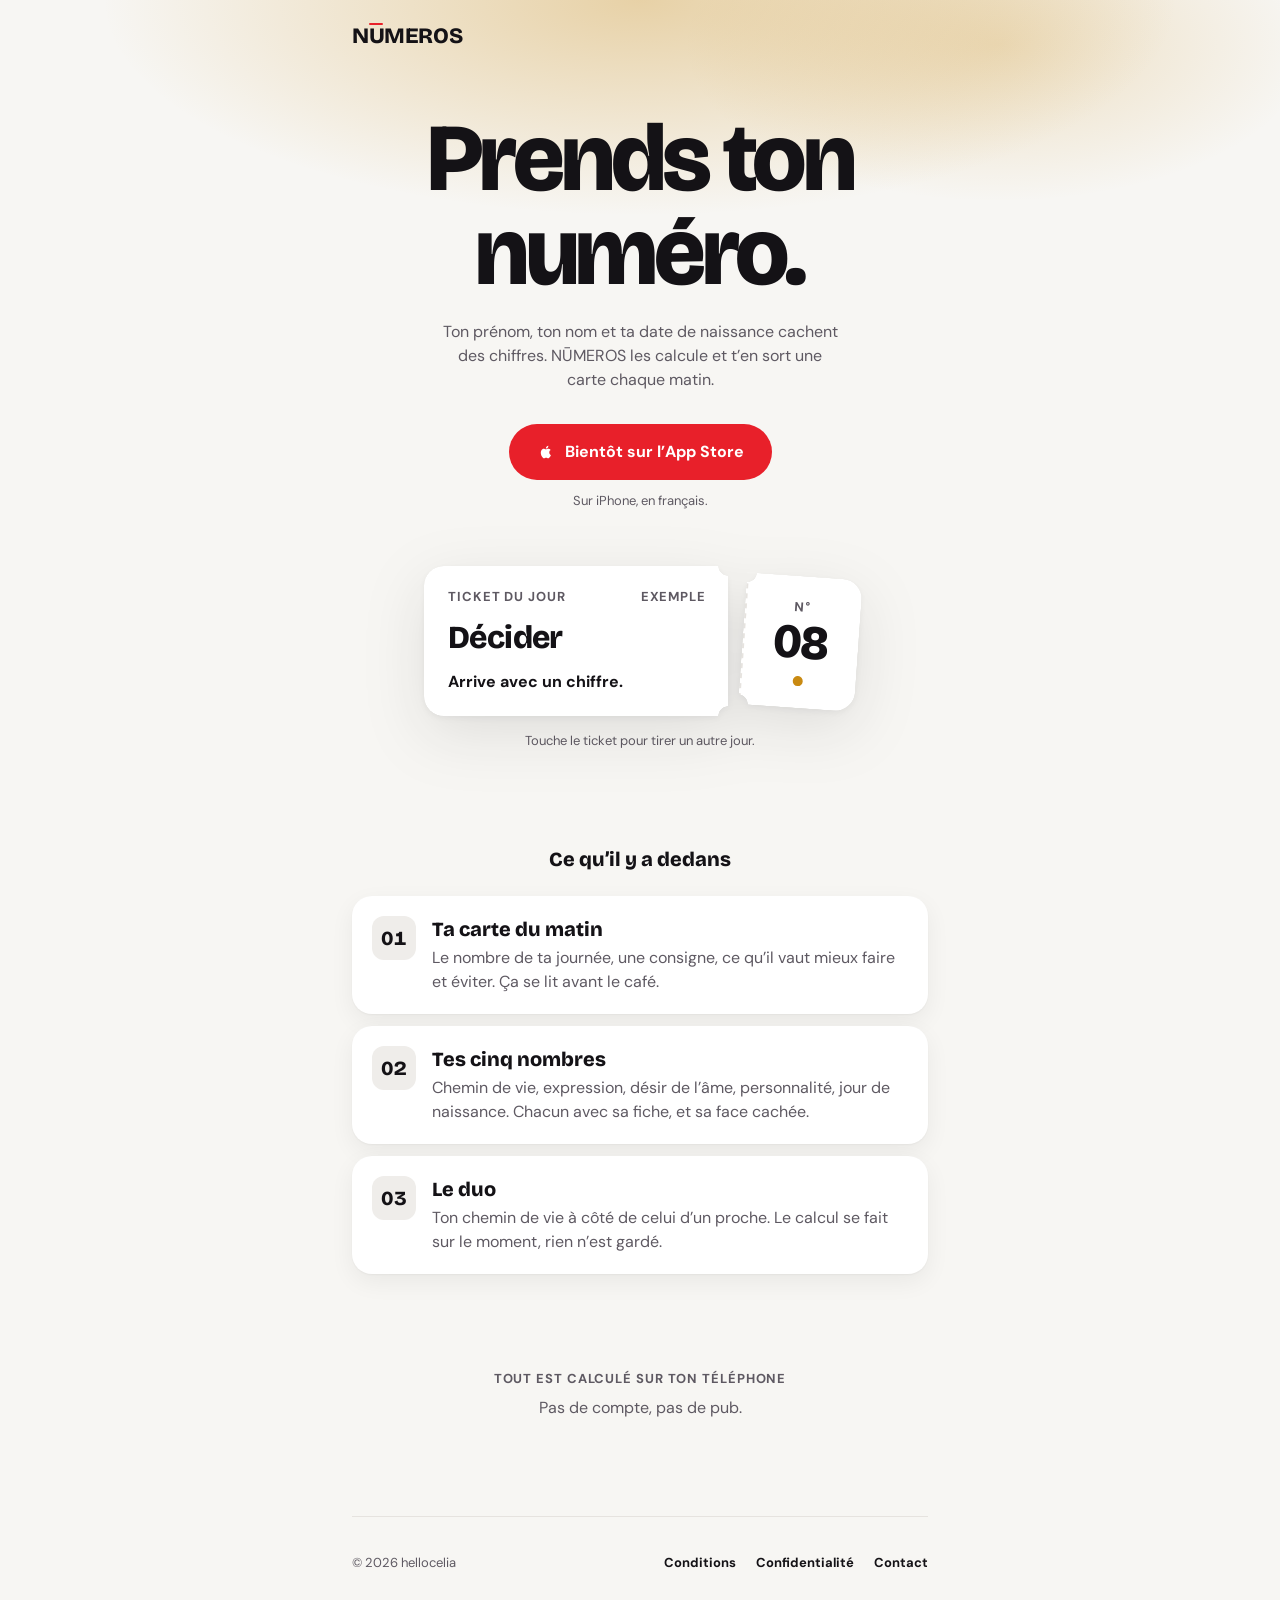
==== index.html @ 9b887e05 "Landing NŪMEROS et pages légales Co-Authored-By: Claude Opus 5.5 <noreply@anthropic.com>" ====
<!doctype html>
<html lang="fr">
  <head>
    <meta charset="utf-8" />
    <meta name="viewport" content="width=device-width, initial-scale=1" />
    <title>NŪMEROS · Prends ton numéro</title>
    <meta
      name="description"
      content="La numérologie de ton prénom, de ton nom et de ta date de naissance, avec une carte chaque matin. Une app iPhone."
    />
    <meta name="theme-color" content="#F7F6F3" />
    <meta property="og:title" content="NŪMEROS · Prends ton numéro" />
    <meta
      property="og:description"
      content="La numérologie de ton prénom, de ton nom et de ta date de naissance, avec une carte chaque matin."
    />
    <meta property="og:type" content="website" />
    <link rel="icon" href="favicon.svg" type="image/svg+xml" />
    <link rel="preconnect" href="https://fonts.googleapis.com" />
    <link rel="preconnect" href="https://fonts.gstatic.com" crossorigin />
    <link
      rel="stylesheet"
      href="https://fonts.googleapis.com/css2?family=Bricolage+Grotesque:opsz,wght@12..96,800&family=DM+Sans:wght@400;700&display=swap"
    />
    <link rel="stylesheet" href="style.css" />
    <script src="site.js" defer></script>
    <script src="analytics.js" defer></script>
  </head>
  <body>
    <a class="skip" href="#contenu">Aller au contenu</a>
    <div class="glow" aria-hidden="true"></div>

    <div class="page">
      <header class="top">
        <a class="wordmark" href="./" aria-label="Numéros, accueil">N<span class="u">U</span>MEROS</a>
      </header>

      <main id="contenu">
        <section class="hero" aria-labelledby="titre">
          <h1 id="titre" class="enter" style="--i: 0">Prends ton numéro.</h1>
          <p class="lede enter" style="--i: 1">
            Ton prénom, ton nom et ta date de naissance cachent des chiffres. NŪMEROS les calcule et t’en sort une
            carte chaque matin.
          </p>
          <div class="cta enter" style="--i: 2">
            <!-- Remplacer par le lien de la fiche App Store, puis retirer aria-disabled. -->
            <a class="button" role="link" aria-disabled="true">
              <svg viewBox="0 0 24 24" fill="currentColor" aria-hidden="true">
                <path
                  d="M16.37 12.6c-.02-2.1 1.72-3.12 1.8-3.17-.98-1.43-2.5-1.63-3.05-1.65-1.3-.13-2.53.76-3.19.76-.66 0-1.67-.74-2.75-.72-1.41.02-2.72.82-3.45 2.09-1.47 2.55-.38 6.33 1.06 8.4.7 1.01 1.53 2.15 2.62 2.11 1.05-.04 1.45-.68 2.72-.68 1.27 0 1.63.68 2.74.66 1.13-.02 1.85-1.03 2.54-2.05.8-1.17 1.13-2.3 1.15-2.36-.03-.01-2.2-.85-2.22-3.36ZM14.29 6.43c.58-.7.97-1.68.86-2.65-.83.03-1.84.55-2.44 1.25-.53.62-1 1.61-.88 2.56.93.07 1.88-.47 2.46-1.16Z"
                />
              </svg>
              Bientôt sur l’App Store
            </a>
            <p class="cta-note small muted">Sur iPhone, en français.</p>
          </div>
        </section>

        <div class="ticket-wrap enter" style="--i: 3">
          <button class="ticket" type="button" aria-label="Exemple de ticket du jour : numéro 08, Décider. Tirer un autre jour">
            <span class="ticket-body">
              <span class="ticket-head">
                <span class="label">Ticket du jour</span>
                <span class="label">Exemple</span>
              </span>
              <span class="ticket-focus">Décider</span>
              <span class="ticket-line">Arrive avec un chiffre.</span>
            </span>
            <span class="ticket-stub">
              <span class="no">N°</span>
              <span class="digits">08</span>
              <span class="dot"></span>
            </span>
          </button>
        </div>
        <p class="ticket-live sr-only" aria-live="polite"></p>
        <p class="ticket-hint small muted enter" style="--i: 4">Touche le ticket pour tirer un autre jour.</p>

        <section class="features" aria-labelledby="dedans">
          <h2 id="dedans" class="enter">Ce qu’il y a dedans</h2>
          <ul class="feature-list">
            <li class="feature enter" style="--i: 0">
              <span class="badge" aria-hidden="true">01</span>
              <h3>Ta carte du matin</h3>
              <p>Le nombre de ta journée, une consigne, ce qu’il vaut mieux faire et éviter. Ça se lit avant le café.</p>
            </li>
            <li class="feature enter" style="--i: 1">
              <span class="badge" aria-hidden="true">02</span>
              <h3>Tes cinq nombres</h3>
              <p>
                Chemin de vie, expression, désir de l’âme, personnalité, jour de naissance. Chacun avec sa fiche, et
                sa face cachée.
              </p>
            </li>
            <li class="feature enter" style="--i: 2">
              <span class="badge" aria-hidden="true">03</span>
              <h3>Le duo</h3>
              <p>Ton chemin de vie à côté de celui d’un proche. Le calcul se fait sur le moment, rien n’est gardé.</p>
            </li>
          </ul>
        </section>

        <section class="closing enter" aria-label="Note">
          <p class="label">Tout est calculé sur ton téléphone</p>
          <p class="muted">Pas de compte, pas de pub.</p>
        </section>
      </main>

      <footer class="foot">
        <span class="small muted">© 2026 hellocelia</span>
        <nav aria-label="Pages légales">
          <a href="conditions.html">Conditions</a>
          <a href="confidentialite.html">Confidentialité</a>
          <a href="mailto:contact@hellocelia.fr">Contact</a>
        </nav>
      </footer>
    </div>
  </body>
</html>
---- style.css ----
/*
 * NŪMEROS, même design que l'app (voir DESIGN.md).
 * Clair seulement. Texte encre ou gris, jamais coloré. Rouge pour le wordmark
 * et le seul bouton principal. Une teinte par page : la lueur du nombre.
 */

:root {
  --bg: #f7f6f3;
  --surface: #ffffff;
  --ink: #141216;
  --muted: #5e5962;
  --line: #e6e3df;
  --soft: #efedea;
  --accent: #e8202a;
  --accent-dark: #b5121b;
  --on-accent: #ffffff;
  /* Teinte de la page : le 8 par défaut. */
  --hue: #c98a12;

  --display: 'Bricolage Grotesque', system-ui, sans-serif;
  --text: 'DM Sans', system-ui, sans-serif;

  --ease: cubic-bezier(0.23, 1, 0.32, 1);
  --press: 120ms;
  --enter: 260ms;
  --stagger: 60ms;

  --shadow-card: 0 1px 2px rgba(20, 18, 22, 0.04), 0 8px 24px rgba(20, 18, 22, 0.06);
  --shadow-lifted: 0 2px 4px rgba(20, 18, 22, 0.05), 0 18px 40px rgba(20, 18, 22, 0.1);

  color-scheme: light;
}

*,
*::before,
*::after {
  box-sizing: border-box;
}

/* Enregistrée pour que la lueur glisse d'une couleur à l'autre. */
@property --hue {
  syntax: '<color>';
  inherits: true;
  initial-value: #c98a12;
}

html {
  -webkit-text-size-adjust: 100%;
  overflow-x: clip;
  transition: --hue 600ms var(--ease);
  scroll-behavior: smooth;
}

body {
  margin: 0;
  min-height: 100dvh;
  background: var(--bg);
  color: var(--ink);
  font: 400 16px/1.5 var(--text);
  -webkit-font-smoothing: antialiased;
  overflow-x: hidden;
}

/* Lueur du nombre, en haut de page. Elle défile avec le contenu. */
.glow {
  position: absolute;
  inset: 0 0 auto 0;
  height: 560px;
  pointer-events: none;
  z-index: 0;
  background:
    radial-gradient(60% 55% at 50% 0%, color-mix(in srgb, var(--hue) 34%, transparent), transparent 70%),
    radial-gradient(35% 40% at 78% 8%, color-mix(in srgb, var(--hue) 22%, transparent), transparent 70%);
}

.page {
  position: relative;
  z-index: 1;
  max-width: 640px;
  margin: 0 auto;
  padding: 0 16px;
}

@media (min-width: 768px) {
  .page {
    padding: 0 32px;
  }
}

/* Textes : 5 tailles, 3 styles. */
h1,
h2,
h3 {
  font-family: var(--display);
  font-weight: 800;
  margin: 0;
  text-wrap: balance;
}

h1 {
  font-size: 32px;
  line-height: 36px;
  letter-spacing: -0.6px;
}

h2 {
  font-size: 20px;
  line-height: 26px;
}

p {
  margin: 0;
}

.small {
  font-size: 13px;
  line-height: 18px;
}

.muted {
  color: var(--muted);
}

.label {
  font: 700 13px/18px var(--text);
  letter-spacing: 0.9px;
  text-transform: uppercase;
  color: var(--muted);
}

a {
  color: inherit;
  text-underline-offset: 3px;
  text-decoration-thickness: 1px;
}

:focus-visible {
  outline: 2px solid var(--ink);
  outline-offset: 3px;
  border-radius: 6px;
}

.sr-only {
  position: absolute;
  width: 1px;
  height: 1px;
  margin: -1px;
  overflow: hidden;
  clip: rect(0 0 0 0);
  white-space: nowrap;
}

.skip {
  position: absolute;
  left: 16px;
  top: -60px;
  z-index: 10;
  padding: 10px 16px;
  background: var(--ink);
  color: var(--surface);
  border-radius: 999px;
  font-weight: 700;
  text-decoration: none;
}

.skip:focus {
  top: 12px;
}

/* En-tête : le wordmark seul. */
.top {
  display: flex;
  align-items: center;
  justify-content: space-between;
  min-height: 72px;
}

.wordmark {
  display: inline-flex;
  font: 800 22px/1 var(--display);
  letter-spacing: -0.4px;
  color: var(--ink);
  text-decoration: none;
  padding: 10px 0;
}

/* Le macron : une barre de calcul rouge posée au-dessus du U. */
.wordmark .u {
  position: relative;
}

.wordmark .u::before {
  content: '';
  position: absolute;
  left: 0.04em;
  right: 0.04em;
  top: -0.1em;
  height: 0.12em;
  border-radius: 0.06em;
  background: var(--accent);
}

/* Bouton principal : pilule rouge de 56 px, un seul par page. */
.button {
  display: inline-flex;
  align-items: center;
  justify-content: center;
  gap: 10px;
  min-height: 56px;
  padding: 0 28px;
  border: 0;
  border-radius: 999px;
  background: var(--accent);
  color: var(--on-accent);
  font: 700 16px/1 var(--text);
  text-decoration: none;
  cursor: pointer;
  touch-action: manipulation;
  transition: transform var(--press) var(--ease), background-color var(--press) var(--ease);
}

.button:hover {
  background: var(--accent-dark);
}

.button:active {
  transform: scale(0.97);
}

.button[aria-disabled='true'] {
  cursor: default;
}

.button[aria-disabled='true']:hover {
  background: var(--accent);
}

.button svg {
  width: 18px;
  height: 18px;
  flex: none;
}

/* Pied de page commun. */
.foot {
  margin-top: 96px;
  padding: 24px 0 40px;
  border-top: 1px solid var(--line);
  display: flex;
  flex-wrap: wrap;
  gap: 8px 24px;
  align-items: center;
  justify-content: space-between;
}

.foot nav {
  display: flex;
  flex-wrap: wrap;
  gap: 0 20px;
}

.foot nav a {
  display: inline-flex;
  align-items: center;
  min-height: 44px;
  font-size: 13px;
  font-weight: 700;
  text-decoration: none;
  transition: opacity var(--press) var(--ease);
}

.foot nav a:hover,
.foot nav a[aria-current='page'] {
  text-decoration: underline;
}

.foot nav a:active {
  opacity: 0.6;
}

/* ---------- Landing ---------- */

.hero {
  padding: 40px 0 0;
  text-align: center;
}

.hero h1 {
  font-size: clamp(48px, 13vw, 96px);
  line-height: 0.98;
  letter-spacing: -0.04em;
}

.hero .lede {
  max-width: 36ch;
  margin: 20px auto 0;
  font-size: 16px;
  line-height: 24px;
  color: var(--muted);
}

.hero .cta {
  margin-top: 32px;
}

.hero .cta-note {
  margin-top: 12px;
}

/* Le ticket du jour : corps + talon, séparés par une perforation. */
.ticket-wrap {
  display: flex;
  justify-content: center;
  margin: 56px 0 0;
  /* Place pour le talon détaché. */
  padding-right: 12px;
}

.ticket {
  position: relative;
  display: grid;
  grid-template-columns: 1fr auto;
  width: min(100%, 420px);
  padding: 0;
  border: 0;
  background: none;
  color: inherit;
  font: inherit;
  text-align: left;
  cursor: pointer;
  touch-action: manipulation;
  filter: drop-shadow(0 18px 30px rgba(20, 18, 22, 0.1)) drop-shadow(0 2px 3px rgba(20, 18, 22, 0.05));
}

.ticket:focus-visible {
  outline-offset: 8px;
  border-radius: 20px;
}

.ticket-body,
.ticket-stub {
  position: relative;
  background: var(--surface);
  /* Encoches demi-cercle aux deux bouts de la perforation. */
  --notch: radial-gradient(circle 10px at var(--nx) 0, transparent 9.5px, #000 10px),
    radial-gradient(circle 10px at var(--nx) 100%, transparent 9.5px, #000 10px);
  -webkit-mask: var(--notch);
  -webkit-mask-composite: source-in;
  mask: var(--notch);
  mask-composite: intersect;
}

.ticket-body {
  --nx: 100%;
  border-radius: 20px 0 0 20px;
  padding: 22px 22px 22px 24px;
  display: flex;
  flex-direction: column;
  gap: 14px;
  min-width: 0;
}

.ticket-stub {
  --nx: 0;
  border-radius: 0 20px 20px 0;
  width: clamp(92px, 26vw, 116px);
  padding: 22px 12px;
  display: flex;
  flex-direction: column;
  align-items: center;
  justify-content: center;
  gap: 2px;
  /* La perforation, en pointillés sur le bord gauche du talon. */
  background-image: linear-gradient(var(--line) 50%, transparent 0);
  background-size: 1.5px 10px;
  background-repeat: repeat-y;
  background-position: 0 center;
  background-color: var(--surface);
  transform-origin: 0 100%;
}

.ticket-stub .no {
  font: 700 13px/18px var(--text);
  letter-spacing: 0.9px;
  color: var(--muted);
}

.ticket-stub .digits {
  font: 800 48px/1 var(--display);
  letter-spacing: -2px;
  font-variant-numeric: tabular-nums;
  min-width: 2ch;
  text-align: center;
}

.ticket-stub .dot {
  width: 10px;
  height: 10px;
  margin-top: 8px;
  border-radius: 50%;
  background: var(--hue);
}

.ticket-head {
  display: flex;
  flex-wrap: wrap;
  justify-content: space-between;
  gap: 4px 12px;
  white-space: nowrap;
}

.ticket-focus,
.ticket-line {
  transition: opacity 160ms var(--ease);
}

.ticket.swap .ticket-focus,
.ticket.swap .ticket-line {
  opacity: 0;
}

.ticket-focus {
  font: 800 32px/36px var(--display);
  letter-spacing: -0.6px;
}

.ticket-line {
  font-weight: 700;
}

.ticket-hint {
  text-align: center;
  margin-top: 16px;
}

/* Les trois choses que fait l'app : label sur valeur. */
.features {
  margin-top: 96px;
}

.features h2 {
  text-align: center;
  margin-bottom: 24px;
}

.feature-list {
  list-style: none;
  margin: 0;
  padding: 0;
  display: grid;
  gap: 12px;
}

.feature {
  display: grid;
  grid-template-columns: auto 1fr;
  gap: 4px 16px;
  align-items: start;
  padding: 20px;
  background: var(--surface);
  border-radius: 20px;
  box-shadow: var(--shadow-card);
}

.feature .badge {
  grid-row: span 2;
  display: grid;
  place-items: center;
  width: 44px;
  height: 44px;
  border-radius: 12px;
  background: var(--soft);
  font: 800 20px/1 var(--display);
  font-variant-numeric: tabular-nums;
}

.feature h3 {
  font-size: 20px;
  line-height: 26px;
}

.feature p {
  color: var(--muted);
}

.closing {
  margin-top: 96px;
  text-align: center;
}

.closing p {
  margin-top: 8px;
}

/* ---------- Pages légales ---------- */

.legal {
  padding-top: 32px;
}

.legal header {
  margin-bottom: 40px;
}

.legal header .label {
  margin-bottom: 8px;
}

.legal header p {
  margin-top: 12px;
}

.legal section {
  padding: 28px 0;
  border-top: 1px solid var(--line);
}

.legal section h2 {
  margin-bottom: 12px;
}

.legal section p + p,
.legal section p + ul,
.legal section ul + p {
  margin-top: 12px;
}

.legal ul {
  margin: 0;
  padding-left: 20px;
}

.legal li + li {
  margin-top: 6px;
}

.legal strong {
  font-weight: 700;
}

.legal address {
  font-style: normal;
}

/* ---------- Mouvement ---------- */

/*
 * L'état de départ n'existe qu'avec JS (classe `js` sur <html>) :
 * sans script, tout est visible tout de suite.
 */
.js .enter {
  opacity: 0;
  transform: translateY(8px);
}

.js .enter.in {
  opacity: 1;
  transform: none;
  transition: opacity var(--enter) var(--ease), transform var(--enter) var(--ease);
  transition-delay: calc(var(--i, 0) * var(--stagger));
}

.js .glow {
  opacity: 0;
  transition: opacity 900ms var(--ease);
}

.js .glow.lit {
  opacity: 1;
}

/* Le talon se détache le long de la perforation. */
.ticket-stub {
  transition: transform 520ms var(--ease);
}

.ticket.torn .ticket-stub {
  transform: translate(10px, 6px) rotate(4deg);
}

.ticket:active .ticket-body {
  transform: scale(0.99);
}

.ticket-body {
  transition: transform var(--press) var(--ease);
}

@media (prefers-reduced-motion: reduce) {
  html {
    scroll-behavior: auto;
    transition: none;
  }

  .js .enter,
  .js .enter.in {
    transform: none;
  }

  .js .enter.in {
    transition: opacity 160ms linear;
    transition-delay: 0ms;
  }

  .ticket-stub,
  .ticket-body,
  .button {
    transition: none;
  }

  .ticket.torn .ticket-stub {
    transform: translate(6px, 0);
  }

  .button:active,
  .ticket:active .ticket-body {
    transform: none;
  }
}

.legal address + p {
  margin-top: 16px;
}

.legal section > p:has(+ address) {
  margin-bottom: 4px;
}
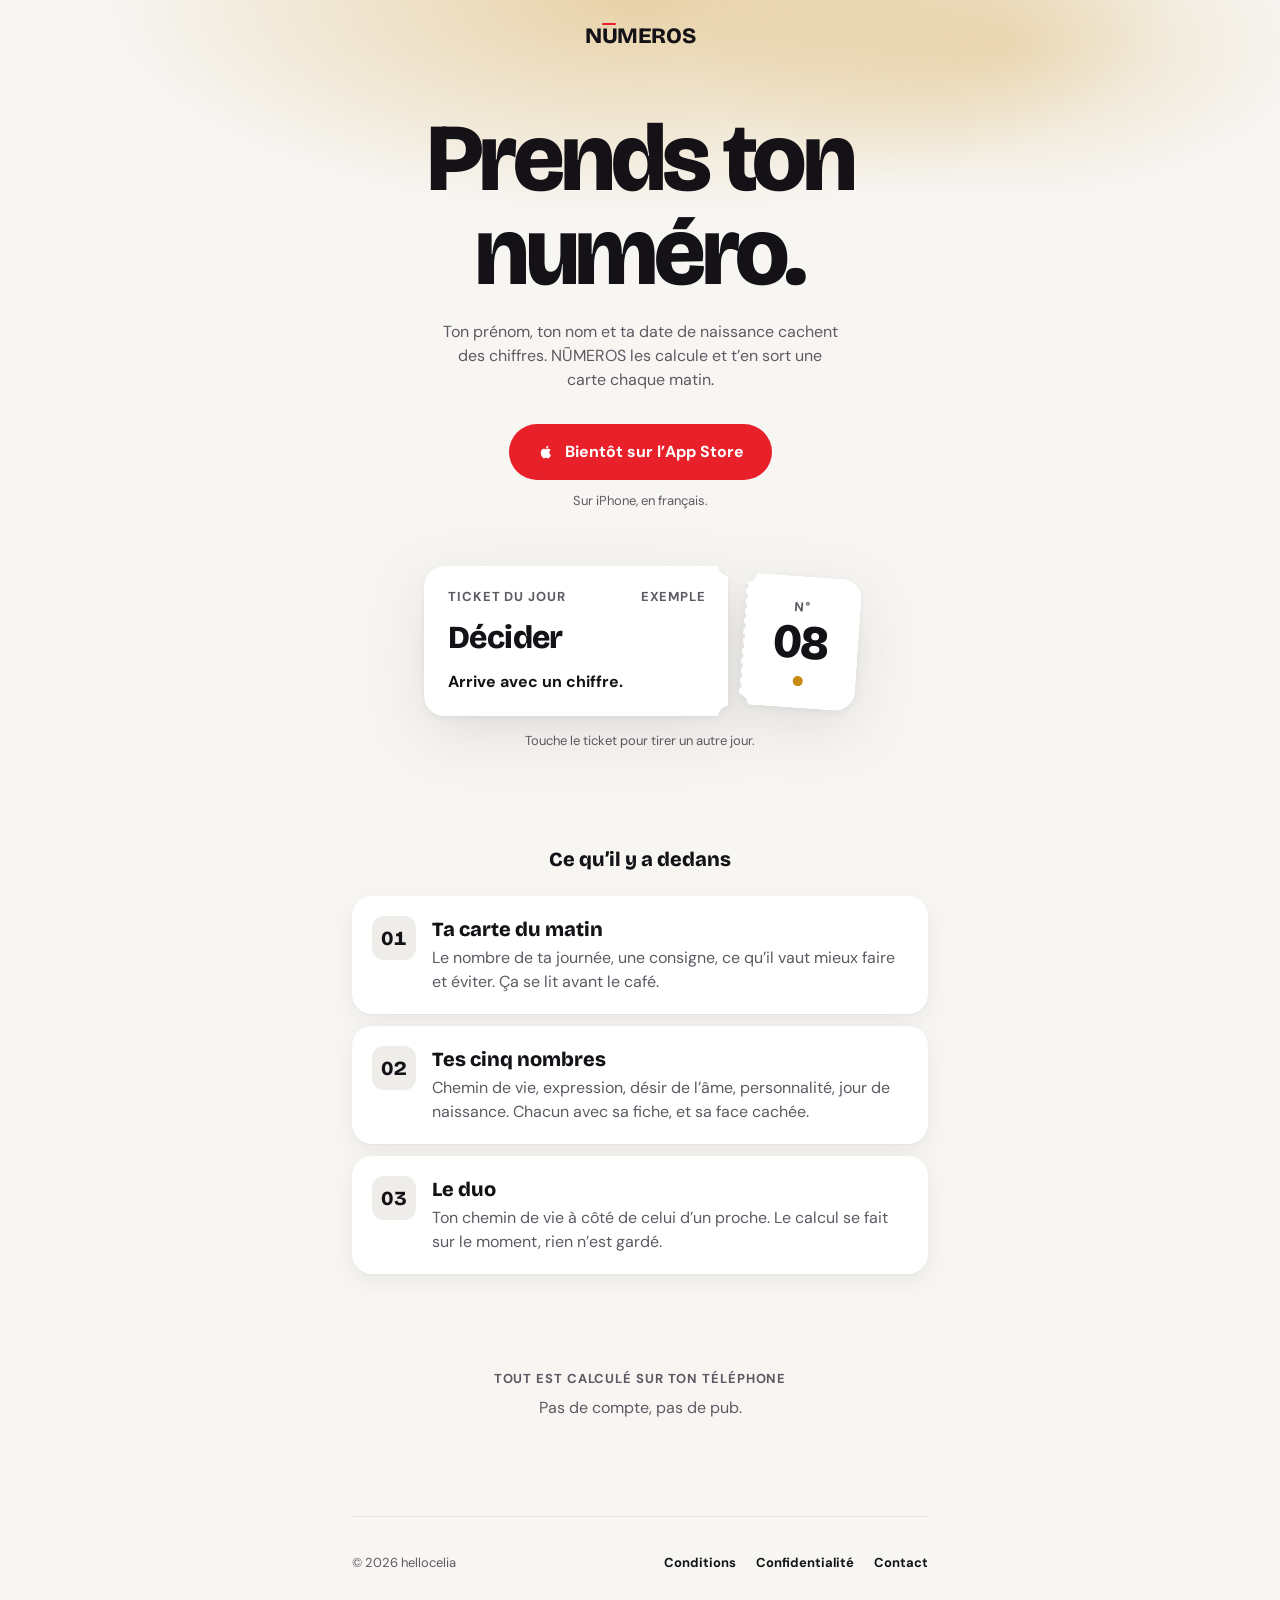
==== commit b612b33e: "Favicon tiré de l'icône de l'app Co-Authored-By: Claude Opus 5.5 <noreply@anthropic.com>" ====
--- a/index.html
+++ b/index.html
@@ -15,7 +15,10 @@
       content="La numérologie de ton prénom, de ton nom et de ta date de naissance, avec une carte chaque matin."
     />
     <meta property="og:type" content="website" />
-    <link rel="icon" href="favicon.svg" type="image/svg+xml" />
+    <meta property="og:image" content="https://numeros.hellocelia.fr/icon-512.png" />
+    <link rel="icon" href="favicon.ico" sizes="48x48" />
+    <link rel="icon" href="favicon-96.png" type="image/png" sizes="96x96" />
+    <link rel="apple-touch-icon" href="apple-touch-icon.png" />
     <link rel="preconnect" href="https://fonts.googleapis.com" />
     <link rel="preconnect" href="https://fonts.gstatic.com" crossorigin />
     <link
--- a/style.css
+++ b/style.css
@@ -171,7 +171,7 @@
 .top {
   display: flex;
   align-items: center;
-  justify-content: space-between;
+  justify-content: center;
   min-height: 72px;
 }
 
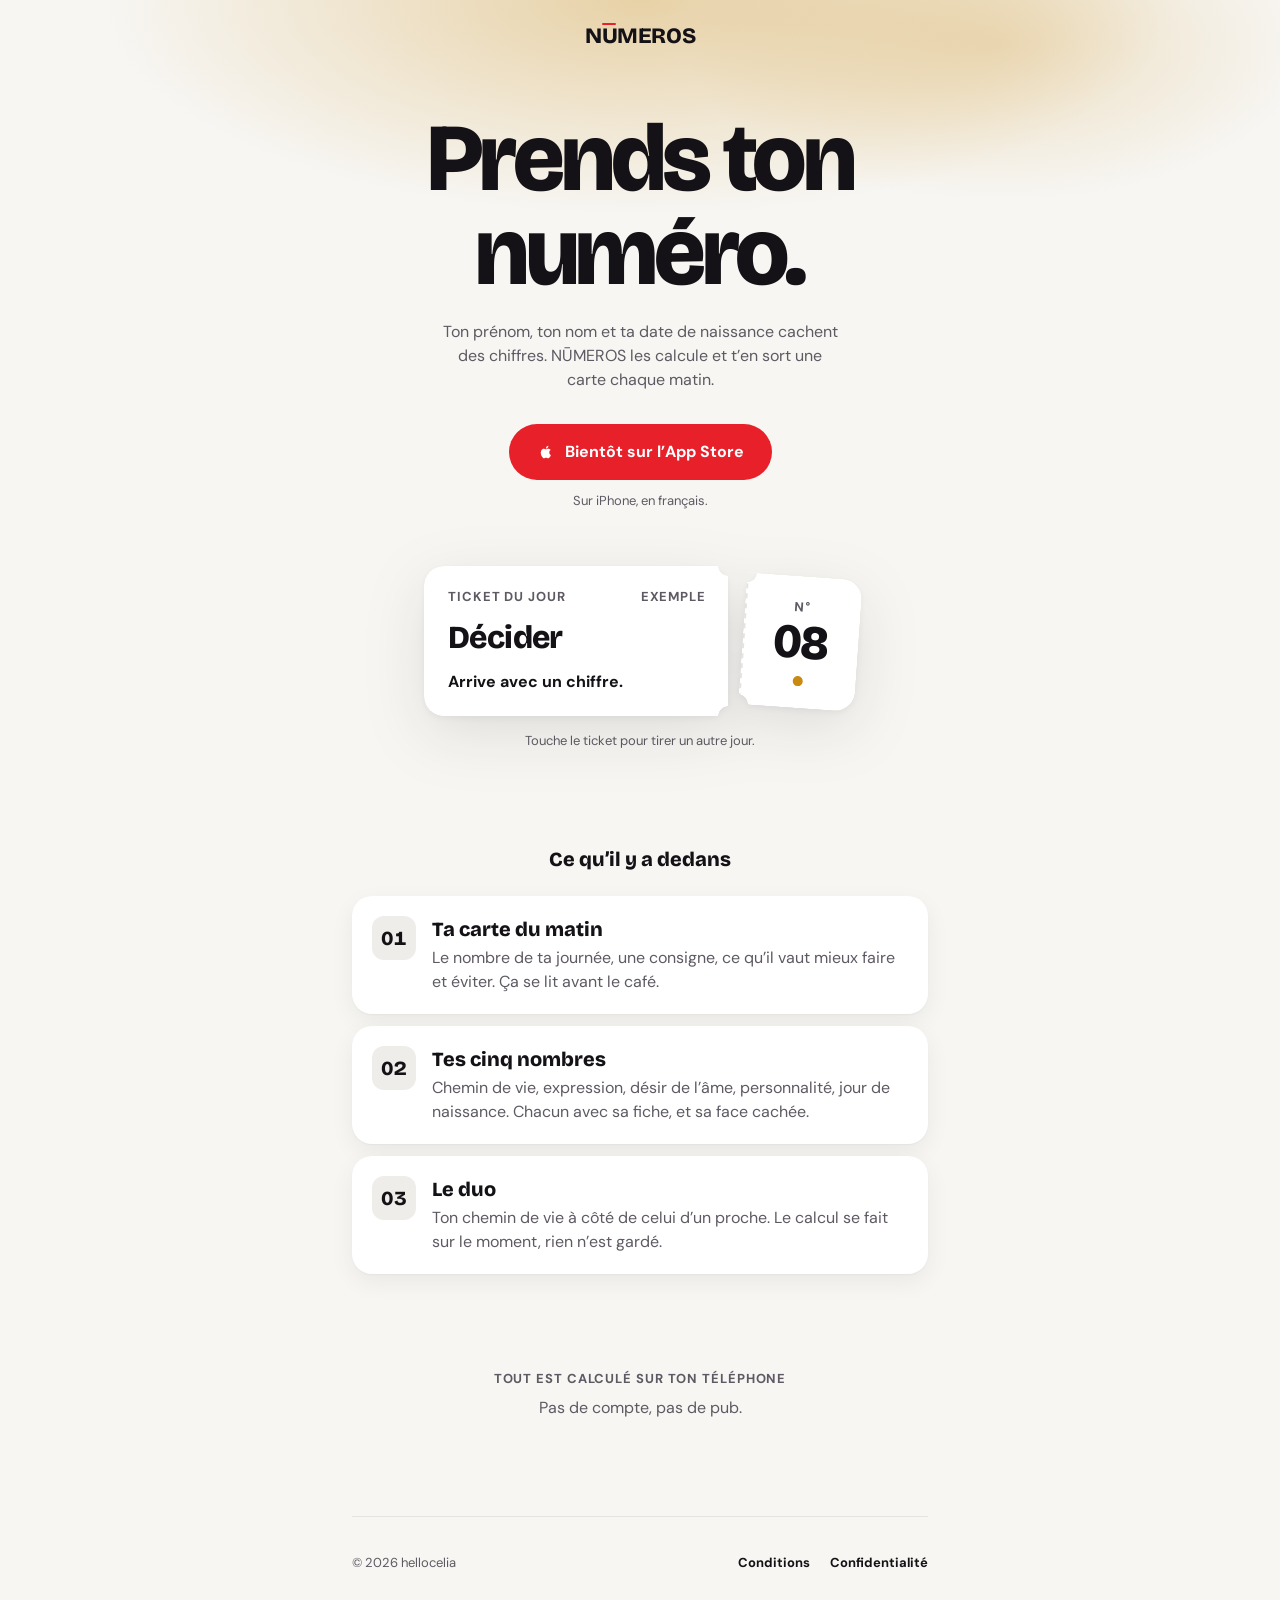
==== commit 34e1c93f: "Plus de lien Contact dans le pied de page Co-Authored-By: Claude Opus 5.5 <noreply@anthropic.com>" ====
--- a/index.html
+++ b/index.html
@@ -114,7 +114,6 @@
         <nav aria-label="Pages légales">
           <a href="conditions.html">Conditions</a>
           <a href="confidentialite.html">Confidentialité</a>
-          <a href="mailto:contact@hellocelia.fr">Contact</a>
         </nav>
       </footer>
     </div>
